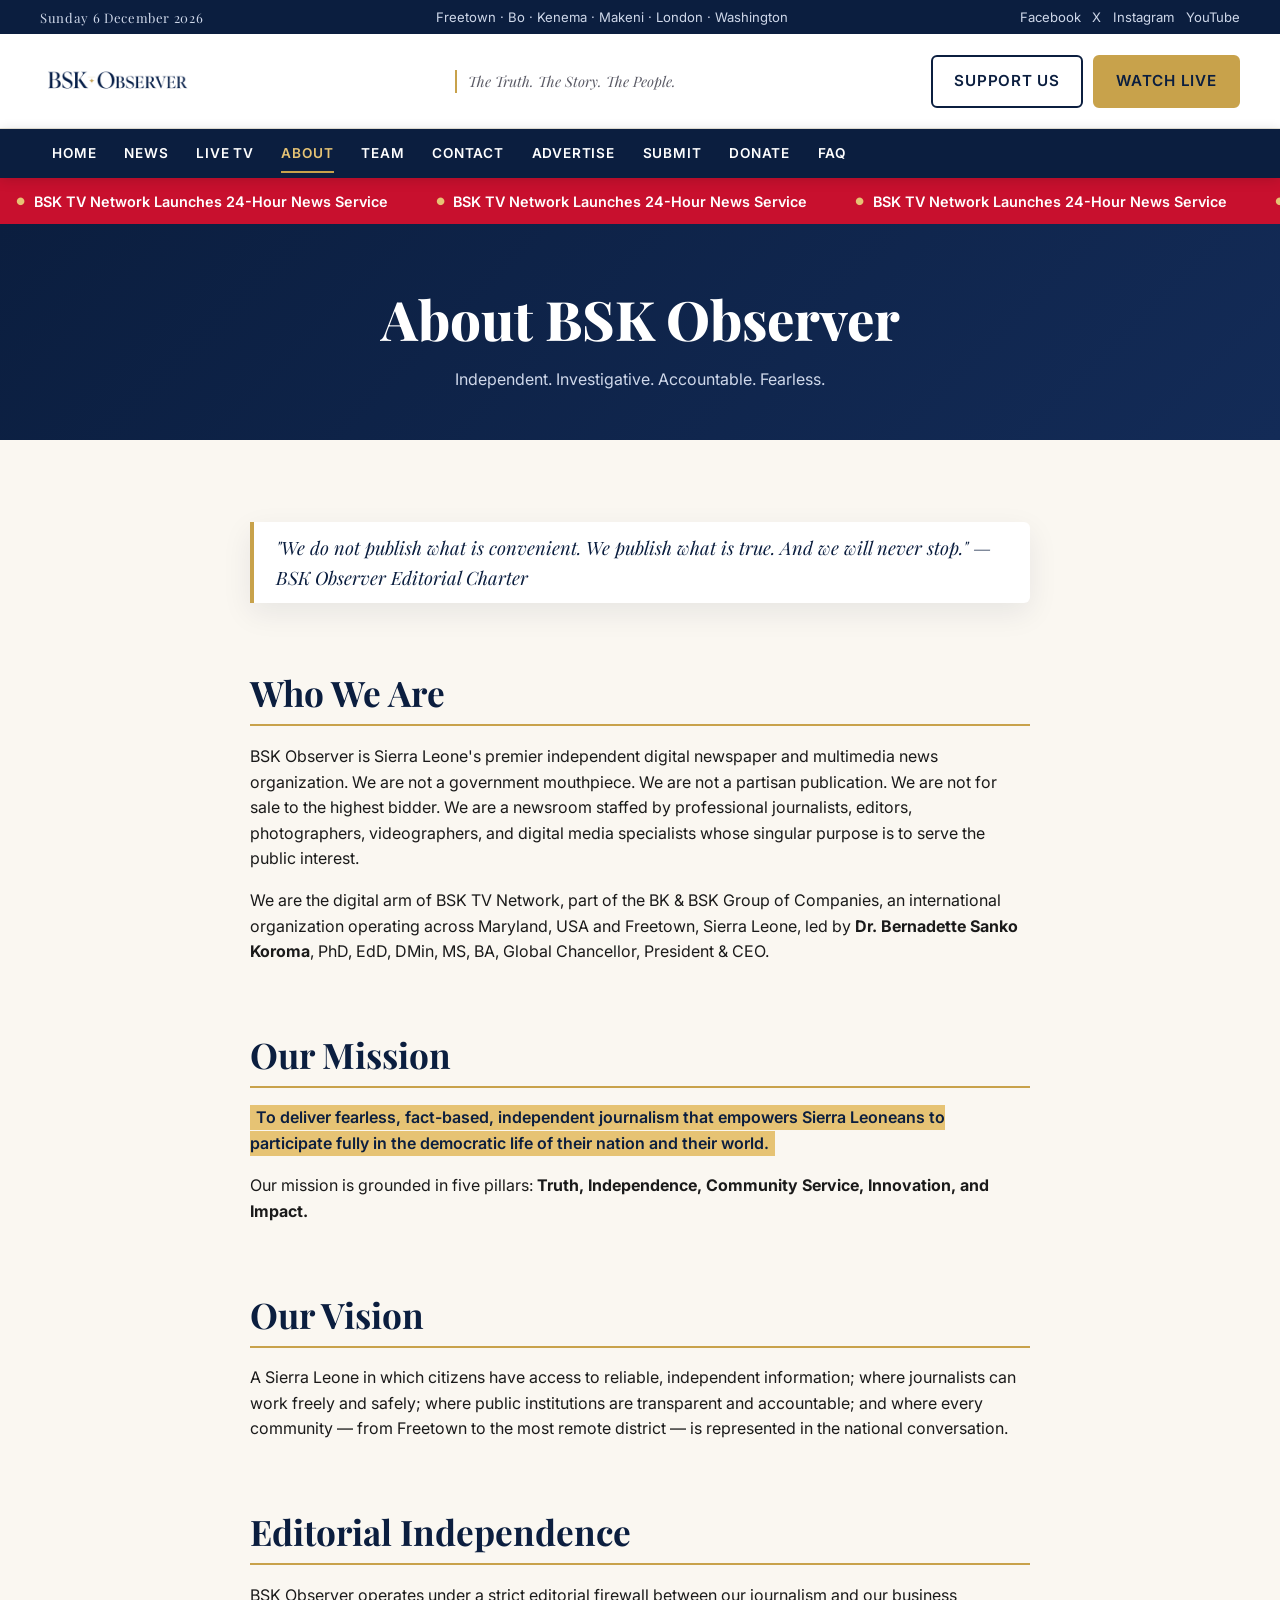
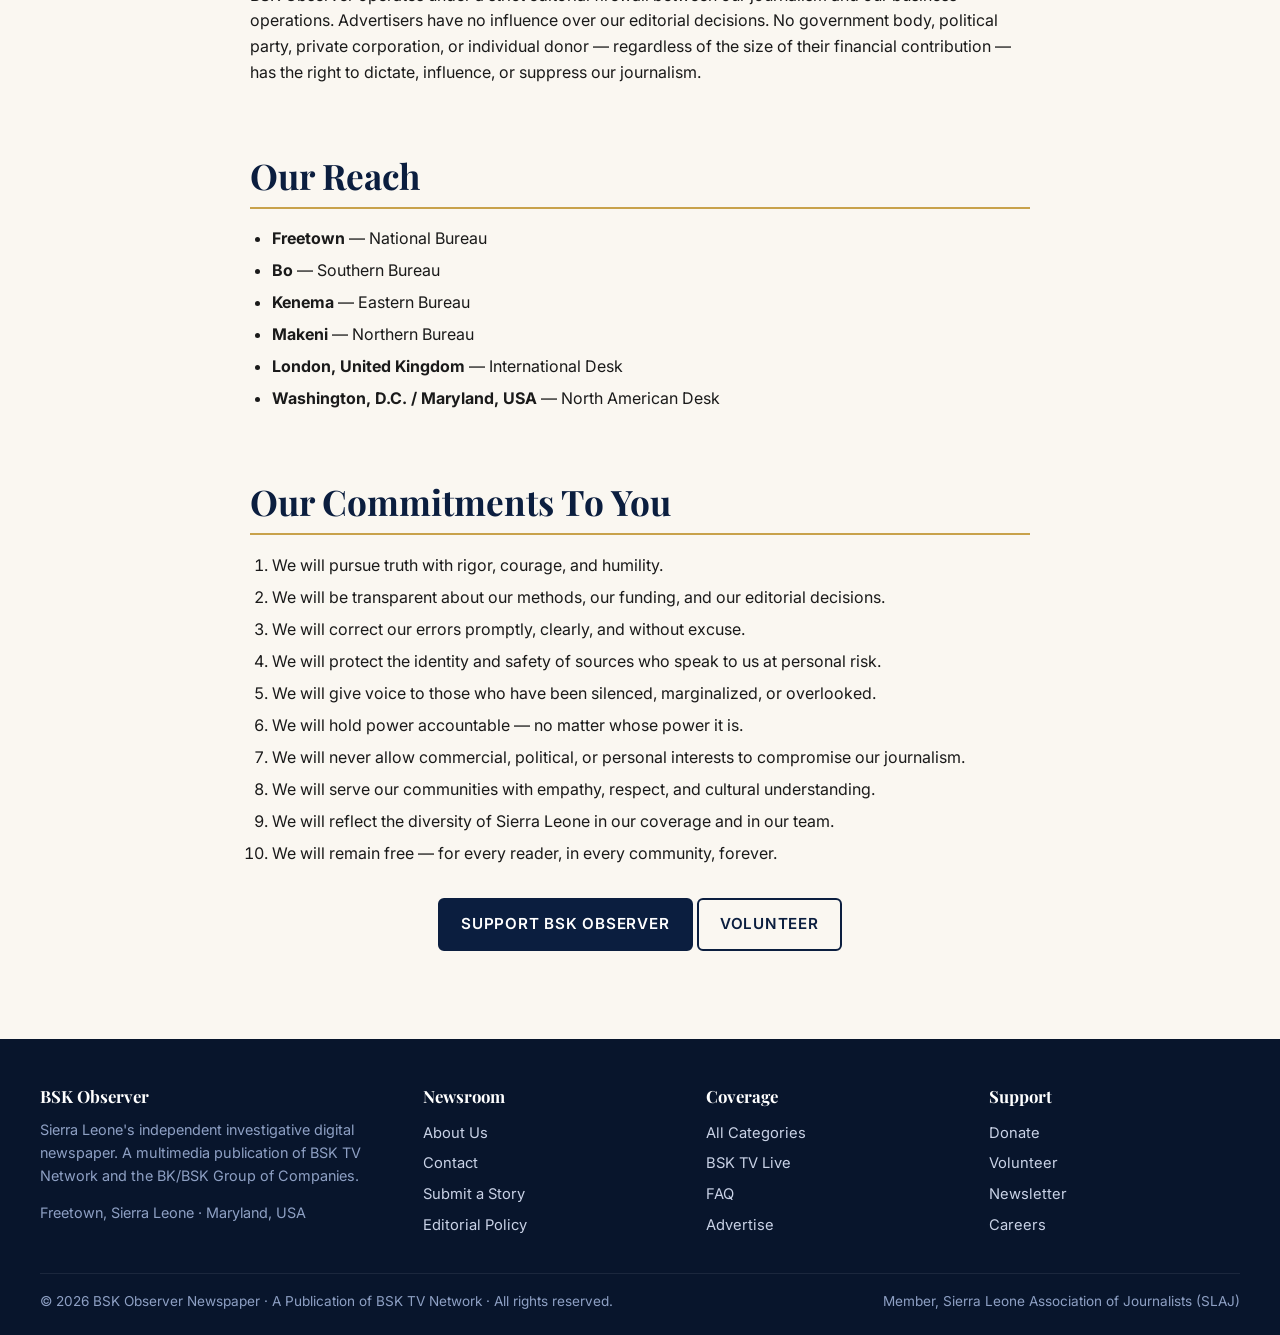
==== about.html @ af0c3fd0 "Add files via upload" ====
<!doctype html>
<html lang="en"><head>
<meta charset="utf-8"><meta name="viewport" content="width=device-width,initial-scale=1">
<title>About BSK Observer | Sierra Leone's Independent Digital Newsroom</title>
<meta name="description" content="Learn who we are, what we stand for, and why BSK Observer is committed to truth, accountability, and public service journalism in Sierra Leone and beyond.">
<link rel="icon" href="assets/logo.png">
<link href="https://fonts.googleapis.com/css2?family=Inter:wght@400;500;600;700&family=Playfair+Display:ital,wght@0,600;0,700;0,800;1,600&display=swap" rel="stylesheet">
<link rel="stylesheet" href="css/styles.css">
</head><body data-page="about.html">
<div id="site-header"></div>
<section class="page-hero"><div class="container"><h1>About BSK Observer</h1><p>Independent. Investigative. Accountable. Fearless.</p></div></section>
<section><div class="container prose">
<blockquote>"We do not publish what is convenient. We publish what is true. And we will never stop." — BSK Observer Editorial Charter</blockquote>
<h2>Who We Are</h2>
<p>BSK Observer is Sierra Leone's premier independent digital newspaper and multimedia news organization. We are not a government mouthpiece. We are not a partisan publication. We are not for sale to the highest bidder. We are a newsroom staffed by professional journalists, editors, photographers, videographers, and digital media specialists whose singular purpose is to serve the public interest.</p>
<p>We are the digital arm of BSK TV Network, part of the BK &amp; BSK Group of Companies, an international organization operating across Maryland, USA and Freetown, Sierra Leone, led by <strong>Dr. Bernadette Sanko Koroma</strong>, PhD, EdD, DMin, MS, BA, Global Chancellor, President &amp; CEO.</p>
<h2>Our Mission</h2>
<p><mark>To deliver fearless, fact-based, independent journalism that empowers Sierra Leoneans to participate fully in the democratic life of their nation and their world.</mark></p>
<p>Our mission is grounded in five pillars: <strong>Truth, Independence, Community Service, Innovation, and Impact.</strong></p>
<h2>Our Vision</h2>
<p>A Sierra Leone in which citizens have access to reliable, independent information; where journalists can work freely and safely; where public institutions are transparent and accountable; and where every community — from Freetown to the most remote district — is represented in the national conversation.</p>
<h2>Editorial Independence</h2>
<p>BSK Observer operates under a strict editorial firewall between our journalism and our business operations. Advertisers have no influence over our editorial decisions. No government body, political party, private corporation, or individual donor — regardless of the size of their financial contribution — has the right to dictate, influence, or suppress our journalism.</p>
<h2>Our Reach</h2>
<ul>
<li><strong>Freetown</strong> — National Bureau</li>
<li><strong>Bo</strong> — Southern Bureau</li>
<li><strong>Kenema</strong> — Eastern Bureau</li>
<li><strong>Makeni</strong> — Northern Bureau</li>
<li><strong>London, United Kingdom</strong> — International Desk</li>
<li><strong>Washington, D.C. / Maryland, USA</strong> — North American Desk</li>
</ul>
<h2>Our Commitments To You</h2>
<ol>
<li>We will pursue truth with rigor, courage, and humility.</li>
<li>We will be transparent about our methods, our funding, and our editorial decisions.</li>
<li>We will correct our errors promptly, clearly, and without excuse.</li>
<li>We will protect the identity and safety of sources who speak to us at personal risk.</li>
<li>We will give voice to those who have been silenced, marginalized, or overlooked.</li>
<li>We will hold power accountable — no matter whose power it is.</li>
<li>We will never allow commercial, political, or personal interests to compromise our journalism.</li>
<li>We will serve our communities with empathy, respect, and cultural understanding.</li>
<li>We will reflect the diversity of Sierra Leone in our coverage and in our team.</li>
<li>We will remain free — for every reader, in every community, forever.</li>
</ol>
<div style="text-align:center;margin-top:2em">
  <a class="btn" href="donate.html">Support BSK Observer</a>
  <a class="btn ghost" href="submit-story.html">Volunteer</a>
</div>
</div></section>
<div id="site-footer"></div>
<script src="js/layout.js"></script><script src="js/main.js"></script>
</body></html>
---- css/styles.css ----
/* BSK Observer — Global Stylesheet */
:root{
  --navy:#0b1e3f;
  --navy-2:#132b57;
  --gold:#c8a24b;
  --gold-2:#e6c374;
  --ink:#1a1a1a;
  --muted:#5b5b66;
  --paper:#faf7f1;
  --line:#e6e2d7;
  --red:#c8102e;
  --white:#ffffff;
  --shadow:0 10px 30px rgba(11,30,63,.08);
  --radius:6px;
  --maxw:1240px;
  --serif:"Playfair Display", "Times New Roman", serif;
  --sans:"Inter","Helvetica Neue",Arial,sans-serif;
}
*{box-sizing:border-box}
html,body{margin:0;padding:0}
body{
  font-family:var(--sans);
  color:var(--ink);
  background:var(--paper);
  line-height:1.6;
  -webkit-font-smoothing:antialiased;
}
img{max-width:100%;display:block}
a{color:var(--navy);text-decoration:none;transition:color .2s}
a:hover{color:var(--gold)}
h1,h2,h3,h4{font-family:var(--serif);color:var(--navy);line-height:1.15;margin:0 0 .5em}
h1{font-size:clamp(2rem,4.5vw,3.4rem);font-weight:800}
h2{font-size:clamp(1.6rem,2.8vw,2.2rem);font-weight:700}
h3{font-size:1.25rem;font-weight:700}
p{margin:0 0 1em}
.container{max-width:var(--maxw);margin:0 auto;padding:0 20px}
.btn{
  display:inline-flex;align-items:center;gap:.5em;
  padding:.8em 1.4em;font-weight:600;font-size:.95rem;
  border-radius:var(--radius);border:2px solid var(--navy);
  background:var(--navy);color:#fff !important;cursor:pointer;
  transition:transform .15s ease, background .2s, color .2s, border-color .2s;
  text-transform:uppercase;letter-spacing:.05em;
}
.btn:hover{background:var(--gold);border-color:var(--gold);color:var(--navy) !important;transform:translateY(-2px)}
.btn.ghost{background:transparent;color:var(--navy) !important}
.btn.ghost:hover{background:var(--navy);color:#fff !important}
.btn.gold{background:var(--gold);border-color:var(--gold);color:var(--navy) !important}
.btn.gold:hover{background:var(--navy);border-color:var(--navy);color:#fff !important}

/* Top utility bar */
.utility{background:var(--navy);color:#cfd8ea;font-size:.82rem}
.utility .container{display:flex;justify-content:space-between;align-items:center;padding:.5em 20px;flex-wrap:wrap;gap:.5em}
.utility a{color:#cfd8ea}
.utility a:hover{color:var(--gold-2)}
.utility .date{font-family:var(--serif);letter-spacing:.05em}
.socials{display:flex;gap:.9em}

/* Masthead */
.masthead{background:#fff;border-bottom:1px solid var(--line);padding:1.2em 0}
.masthead .container{display:flex;align-items:center;justify-content:space-between;gap:1em}
.brand{display:flex;align-items:center;gap:.7em}
.brand img{height:56px;width:auto}
.brand-text{font-family:var(--serif);font-weight:800;font-size:1.9rem;color:var(--navy);letter-spacing:.02em}
.brand-tag{font-family:var(--serif);font-style:italic;color:var(--muted);font-size:.9rem;border-left:2px solid var(--gold);padding-left:.8em;margin-left:.4em}
.masthead-cta{display:flex;gap:.6em}
@media(max-width:768px){.brand img{height:44px}.brand-text{font-size:1.4rem}.brand-tag{display:none}.masthead-cta{display:none}}

/* Nav */
.nav{background:var(--navy);position:sticky;top:0;z-index:50;box-shadow:0 2px 12px rgba(0,0,0,.15)}
.nav .container{display:flex;align-items:center;justify-content:space-between}
.nav-list{list-style:none;display:flex;gap:.2em;margin:0;padding:0;flex-wrap:wrap}
.nav-list a{
  display:block;color:#fff;padding:1em .9em;font-weight:600;font-size:.85rem;
  text-transform:uppercase;letter-spacing:.06em;position:relative;
}
.nav-list a:hover,.nav-list a.active{color:var(--gold-2)}
.nav-list a.active::after{content:"";position:absolute;left:.9em;right:.9em;bottom:.4em;height:2px;background:var(--gold)}
.nav-toggle{display:none;background:none;border:0;color:#fff;font-size:1.4rem;padding:.6em;cursor:pointer}
@media(max-width:900px){
  .nav-toggle{display:block}
  .nav-list{display:none;flex-direction:column;width:100%;padding:.4em 0}
  .nav-list.open{display:flex;animation:fadeDown .25s ease}
  .nav-list a{padding:.9em 20px;border-top:1px solid rgba(255,255,255,.08)}
}
@keyframes fadeDown{from{opacity:0;transform:translateY(-6px)}to{opacity:1;transform:none}}

/* Ticker */
.ticker{background:var(--red);color:#fff;display:flex;align-items:center;overflow:hidden;font-weight:600}
.ticker-label{background:#000;padding:.7em 1em;font-size:.8rem;letter-spacing:.1em;text-transform:uppercase;flex-shrink:0}
.ticker-track{display:flex;gap:3em;padding:.7em 1em;white-space:nowrap;animation:scroll 45s linear infinite}
.ticker-track span{display:inline-flex;align-items:center;gap:.6em;font-size:.9rem}
.ticker-track span::before{content:"●";color:var(--gold-2);font-size:.7em}
.ticker:hover .ticker-track{animation-play-state:paused}
@keyframes scroll{from{transform:translateX(0)}to{transform:translateX(-50%)}}

/* Hero */
.hero{position:relative;min-height:520px;display:flex;align-items:center;color:#fff;overflow:hidden;isolation:isolate}
.hero-bg{position:absolute;inset:0;z-index:-2}
.hero-bg img{width:100%;height:100%;object-fit:cover}
.hero::before{content:"";position:absolute;inset:0;z-index:-1;background:linear-gradient(180deg,rgba(11,30,63,.55),rgba(11,30,63,.85))}
.hero-inner{padding:6em 0}
.eyebrow{display:inline-block;font-size:.8rem;font-weight:700;letter-spacing:.25em;text-transform:uppercase;color:var(--gold-2);border:1px solid var(--gold);padding:.4em 1em;border-radius:99px;margin-bottom:1em}
.hero h1{color:#fff;max-width:900px;animation:rise .8s ease both}
.hero .lede{max-width:720px;font-size:1.1rem;color:#e8ecf5;animation:rise .8s .1s ease both}
.hero-ctas{display:flex;gap:.8em;margin-top:1.4em;flex-wrap:wrap;animation:rise .8s .2s ease both}
.hero-ctas .btn{border-color:#fff;background:#fff;color:var(--navy) !important}
.hero-ctas .btn.ghost{background:transparent;color:#fff !important;border-color:#fff}
.hero-ctas .btn:hover{background:var(--gold);border-color:var(--gold);color:var(--navy) !important}
@keyframes rise{from{opacity:0;transform:translateY(22px)}to{opacity:1;transform:none}}

/* Sections */
section{padding:3.5em 0}
.section-head{display:flex;align-items:baseline;justify-content:space-between;border-bottom:3px double var(--navy);padding-bottom:.5em;margin-bottom:1.6em;gap:1em;flex-wrap:wrap}
.section-head h2{margin:0}
.section-head .more{font-weight:600;font-size:.85rem;text-transform:uppercase;letter-spacing:.08em}

/* Featured grid */
.featured{display:grid;grid-template-columns:1.6fr 1fr;gap:2em}
.card{background:#fff;border:1px solid var(--line);border-radius:var(--radius);overflow:hidden;display:flex;flex-direction:column;transition:transform .3s ease, box-shadow .3s ease}
.card:hover{transform:translateY(-4px);box-shadow:var(--shadow)}
.card .thumb{aspect-ratio:16/10;overflow:hidden;background:#eee}
.card .thumb img{width:100%;height:100%;object-fit:cover;transition:transform .6s ease}
.card:hover .thumb img{transform:scale(1.06)}
.card .body{padding:1.2em 1.3em 1.4em;flex:1;display:flex;flex-direction:column}
.tag{display:inline-block;background:var(--red);color:#fff;padding:.25em .7em;font-size:.7rem;font-weight:700;letter-spacing:.15em;text-transform:uppercase;border-radius:3px;margin-bottom:.7em;align-self:flex-start}
.tag.red{background:var(--red);color:#fff}
.tag.gold{background:var(--red);color:#fff}
.card h3{font-size:1.15rem;margin:0 0 .5em}
.card .meta{margin-top:auto;padding-top:.8em;color:var(--muted);font-size:.8rem;display:flex;gap:.6em;flex-wrap:wrap}
.featured .lead h3{font-size:1.9rem;line-height:1.2}
.featured .side{display:flex;flex-direction:column;gap:1.2em}
.featured .side .card{flex-direction:row}
.featured .side .thumb{width:130px;flex-shrink:0;aspect-ratio:1}
.featured .side .body{padding:.9em 1em}
.featured .side h3{font-size:1rem}
@media(max-width:840px){.featured{grid-template-columns:1fr}.featured .side .card{flex-direction:column}.featured .side .thumb{width:100%;aspect-ratio:16/10}}

/* Category grid */
.cat-grid{display:grid;grid-template-columns:repeat(4,1fr);gap:1em}
@media(max-width:900px){.cat-grid{grid-template-columns:repeat(2,1fr)}}
.cat-tile{position:relative;aspect-ratio:4/3;overflow:hidden;border-radius:var(--radius);background:var(--navy);color:#fff;display:flex;align-items:flex-end;padding:1.2em;isolation:isolate;transition:transform .3s ease}
.cat-tile img{position:absolute;inset:0;width:100%;height:100%;object-fit:cover;z-index:-2;opacity:.5;transition:opacity .3s, transform .5s ease}
.cat-tile::before{content:"";position:absolute;inset:0;z-index:-1;background:linear-gradient(180deg,rgba(11,30,63,.35),rgba(11,30,63,.9))}
.cat-tile:hover{transform:translateY(-4px)}
.cat-tile:hover img{opacity:.75;transform:scale(1.08)}
.cat-tile h3{color:#fff;font-size:1.1rem;margin:0}
.cat-tile small{color:var(--gold-2);text-transform:uppercase;letter-spacing:.15em;font-size:.7rem;font-weight:700}

/* Grid of latest */
.grid-3{display:grid;grid-template-columns:repeat(3,1fr);gap:1.4em}
@media(max-width:900px){.grid-3{grid-template-columns:repeat(2,1fr)}}
@media(max-width:600px){.grid-3{grid-template-columns:1fr}}

/* Newsletter */
.newsletter{background:var(--navy);color:#fff;text-align:center}
.newsletter h2{color:#fff}
.newsletter .lede{max-width:640px;margin:0 auto 1.5em;color:#cfd8ea}
.subscribe{display:flex;max-width:520px;margin:0 auto;gap:.5em;flex-wrap:wrap;justify-content:center}
.subscribe input{flex:1;min-width:220px;padding:.9em 1em;border:0;border-radius:var(--radius);font-size:1rem}
.subscribe .msg{width:100%;margin-top:.7em;color:var(--gold-2);font-weight:600;min-height:1.2em}

/* Trust band */
.trust{background:#fff;border-top:1px solid var(--line);border-bottom:1px solid var(--line)}
.trust-grid{display:grid;grid-template-columns:repeat(4,1fr);gap:1.5em;text-align:center}
.trust-grid .item{padding:1em}
.trust-grid .icon{font-size:1.6rem;color:var(--gold);margin-bottom:.4em}
.trust-grid h4{margin:0 0 .3em;font-family:var(--serif);color:var(--navy);font-size:1.05rem}
.trust-grid p{margin:0;color:var(--muted);font-size:.9rem}
@media(max-width:800px){.trust-grid{grid-template-columns:repeat(2,1fr)}}

/* Footer */
footer{background:#08152c;color:#c9d2e6;padding:3em 0 1.4em;margin-top:2em}
footer h4{color:#fff;font-family:var(--serif);margin-bottom:.7em;font-size:1.05rem}
.foot-grid{display:grid;grid-template-columns:1.4fr 1fr 1fr 1fr;gap:2em;margin-bottom:2em}
.foot-grid a{color:#c9d2e6;display:block;padding:.25em 0;font-size:.92rem}
.foot-grid a:hover{color:var(--gold-2)}
.foot-brand p{color:#8ea0c4;font-size:.9rem}
.foot-bottom{border-top:1px solid rgba(255,255,255,.08);padding-top:1.2em;display:flex;justify-content:space-between;flex-wrap:wrap;gap:.6em;font-size:.85rem;color:#8ea0c4}
@media(max-width:800px){.foot-grid{grid-template-columns:1fr 1fr}}

/* Sub-pages */
.page-hero{background:linear-gradient(135deg,var(--navy),var(--navy-2));color:#fff;padding:4em 0 3em;text-align:center}
.page-hero h1{color:#fff;margin-bottom:.3em}
.page-hero p{max-width:720px;margin:0 auto;color:#cfd8ea}
.prose{max-width:820px;margin:0 auto}
.prose h2{margin-top:2em;padding-bottom:.3em;border-bottom:2px solid var(--gold)}
.prose h3{margin-top:1.6em;color:var(--navy)}
.prose blockquote{border-left:4px solid var(--gold);padding:.6em 1.2em;background:#fff;color:var(--navy);font-family:var(--serif);font-style:italic;font-size:1.15rem;margin:1.4em 0;border-radius:0 var(--radius) var(--radius) 0;box-shadow:var(--shadow)}
.prose ul,.prose ol{padding-left:1.4em}
.prose li{margin-bottom:.4em}
.prose mark{background:var(--gold-2);padding:.15em .4em;color:var(--navy);font-weight:600}

/* Two-col info */
.info-grid{display:grid;grid-template-columns:repeat(2,1fr);gap:1.5em}
@media(max-width:800px){.info-grid{grid-template-columns:1fr}}
.info{background:#fff;border:1px solid var(--line);border-radius:var(--radius);padding:1.4em 1.6em;border-left:4px solid var(--gold)}
.info h3{margin-top:0}
.info a{font-weight:600}

/* Story detail page */
.story-shell{background:#fff;border:1px solid var(--line);border-radius:var(--radius);box-shadow:var(--shadow);overflow:hidden}
.story-hero{padding:2.2em 2.2em 1.2em}
.story-hero .tag{margin-bottom:1em}
.story-hero h1{font-size:clamp(1.8rem,3vw,2.7rem);margin-bottom:.6em}
.story-meta{display:flex;flex-wrap:wrap;gap:.7em;color:var(--muted);font-size:.95rem;margin-bottom:1.2em}
.story-image{width:100%;max-height:480px;object-fit:cover}
.story-body{padding:2.2em 2.2em 2.6em}
.story-body p{font-size:1.05rem;color:#2c2c2c}
.story-body .dropcap:first-letter{float:left;font-family:var(--serif);font-size:3.6rem;line-height:.9;padding-right:.25em;padding-top:.08em;color:var(--navy)}
.story-quote{margin:1.4em 0;padding:1.2em 1.4em;border-left:4px solid var(--gold);background:var(--paper);font-family:var(--serif);font-size:1.15rem;font-style:italic;border-radius:0 var(--radius) var(--radius) 0}
.story-related{margin-top:2em;display:grid;grid-template-columns:repeat(3,1fr);gap:1.2em}
.story-related .card{height:100%}
@media(max-width:900px){.story-related{grid-template-columns:1fr 1fr}}
@media(max-width:640px){.story-related{grid-template-columns:1fr}.story-hero,.story-body{padding:1.2em}}

/* Forms */
form.form{background:#fff;border:1px solid var(--line);border-radius:var(--radius);padding:1.8em;box-shadow:var(--shadow)}
.form label{display:block;font-weight:600;margin:.9em 0 .3em;color:var(--navy);font-size:.9rem}
.form input,.form textarea,.form select{
  width:100%;padding:.75em .9em;border:1px solid #d5cfbf;border-radius:var(--radius);font:inherit;background:#fff;
  transition:border-color .2s,box-shadow .2s;
}
.form input:focus,.form textarea:focus,.form select:focus{outline:0;border-color:var(--navy);box-shadow:0 0 0 3px rgba(11,30,63,.12)}
.form textarea{min-height:130px;resize:vertical}
.form .row{display:grid;grid-template-columns:1fr 1fr;gap:1em}
@media(max-width:600px){.form .row{grid-template-columns:1fr}}
.form-status{margin-top:1em;font-weight:600;color:var(--navy)}
.form-status.ok{color:#0a7a3b}

/* Cards for team */
.team-grid{display:grid;grid-template-columns:repeat(3,1fr);gap:1.4em;justify-items:center;align-items:start;max-width:1100px;margin:0 auto}
@media(max-width:800px){.team-grid{grid-template-columns:repeat(2,1fr)}}
@media(max-width:600px){.team-grid{grid-template-columns:1fr}}
.person{background:#fff;border:1px solid var(--line);border-radius:var(--radius);padding:1.4em;text-align:center;transition:transform .25s,box-shadow .25s;max-width:320px;width:100%}
.person:hover{transform:translateY(-4px);box-shadow:var(--shadow)}
.avatar{width:96px;height:96px;border-radius:50%;background:linear-gradient(135deg,var(--navy),var(--gold));margin:0 auto 1em;display:flex;align-items:center;justify-content:center;color:#fff;font-family:var(--serif);font-size:2rem;font-weight:800}
.person-photo{width:100%;max-width:220px;height:240px;object-fit:cover;border-radius:12px;margin:0 auto 1em;display:block;box-shadow:var(--shadow)}
.person h3{margin:.2em 0 .2em}
.person .role{color:var(--gold);font-weight:600;font-size:.85rem;text-transform:uppercase;letter-spacing:.1em;margin-bottom:.6em}
.person p{color:var(--muted);font-size:.9rem;margin:.6em 0 0;line-height:1.6}

/* FAQ */
.faq details{background:#fff;border:1px solid var(--line);border-radius:var(--radius);padding:1em 1.2em;margin-bottom:.7em;transition:box-shadow .2s}
.faq details[open]{box-shadow:var(--shadow)}
.faq summary{cursor:pointer;font-family:var(--serif);font-weight:700;color:var(--navy);font-size:1.05rem;list-style:none;display:flex;justify-content:space-between;align-items:center;gap:1em}
.faq summary::-webkit-details-marker{display:none}
.faq summary::after{content:"+";font-size:1.5rem;color:var(--gold);transition:transform .2s}
.faq details[open] summary::after{content:"−"}
.faq p{margin:.8em 0 0;color:var(--muted)}

/* Video / live */
.live-embed{position:relative;aspect-ratio:16/9;background:#000;border-radius:var(--radius);overflow:hidden;box-shadow:var(--shadow);display:flex;align-items:center;justify-content:center;color:#fff}
.live-embed::before{content:"";position:absolute;inset:0;background:radial-gradient(circle at 30% 30%,rgba(200,16,46,.35),transparent 60%),linear-gradient(135deg,#0b1e3f,#000)}
.live-embed .live-info{position:relative;text-align:center;padding:1em}
.live-embed .badge{display:inline-flex;align-items:center;gap:.5em;background:var(--red);color:#fff;padding:.35em .9em;border-radius:99px;font-weight:700;font-size:.85rem;text-transform:uppercase;letter-spacing:.1em;margin-bottom:.8em}
.live-embed .badge::before{content:"";width:8px;height:8px;background:#fff;border-radius:50%;animation:pulse 1.4s infinite}
@keyframes pulse{0%,100%{opacity:1}50%{opacity:.3}}
.live-embed h3{color:#fff;font-size:1.6rem;margin:0}
.live-embed p{color:#cfd8ea;margin:.5em 0 0}

/* Reveal on scroll */
.reveal{opacity:0;transform:translateY(24px);transition:opacity .7s ease, transform .7s ease}
.reveal.in{opacity:1;transform:none}

/* Back to top */
.to-top{position:fixed;right:20px;bottom:20px;width:44px;height:44px;border-radius:50%;background:var(--navy);color:#fff;border:0;display:flex;align-items:center;justify-content:center;font-size:1.3rem;cursor:pointer;opacity:0;pointer-events:none;transition:opacity .25s, transform .25s;z-index:60;box-shadow:var(--shadow)}
.to-top.show{opacity:1;pointer-events:auto}
.to-top:hover{background:var(--gold);color:var(--navy);transform:translateY(-3px)}
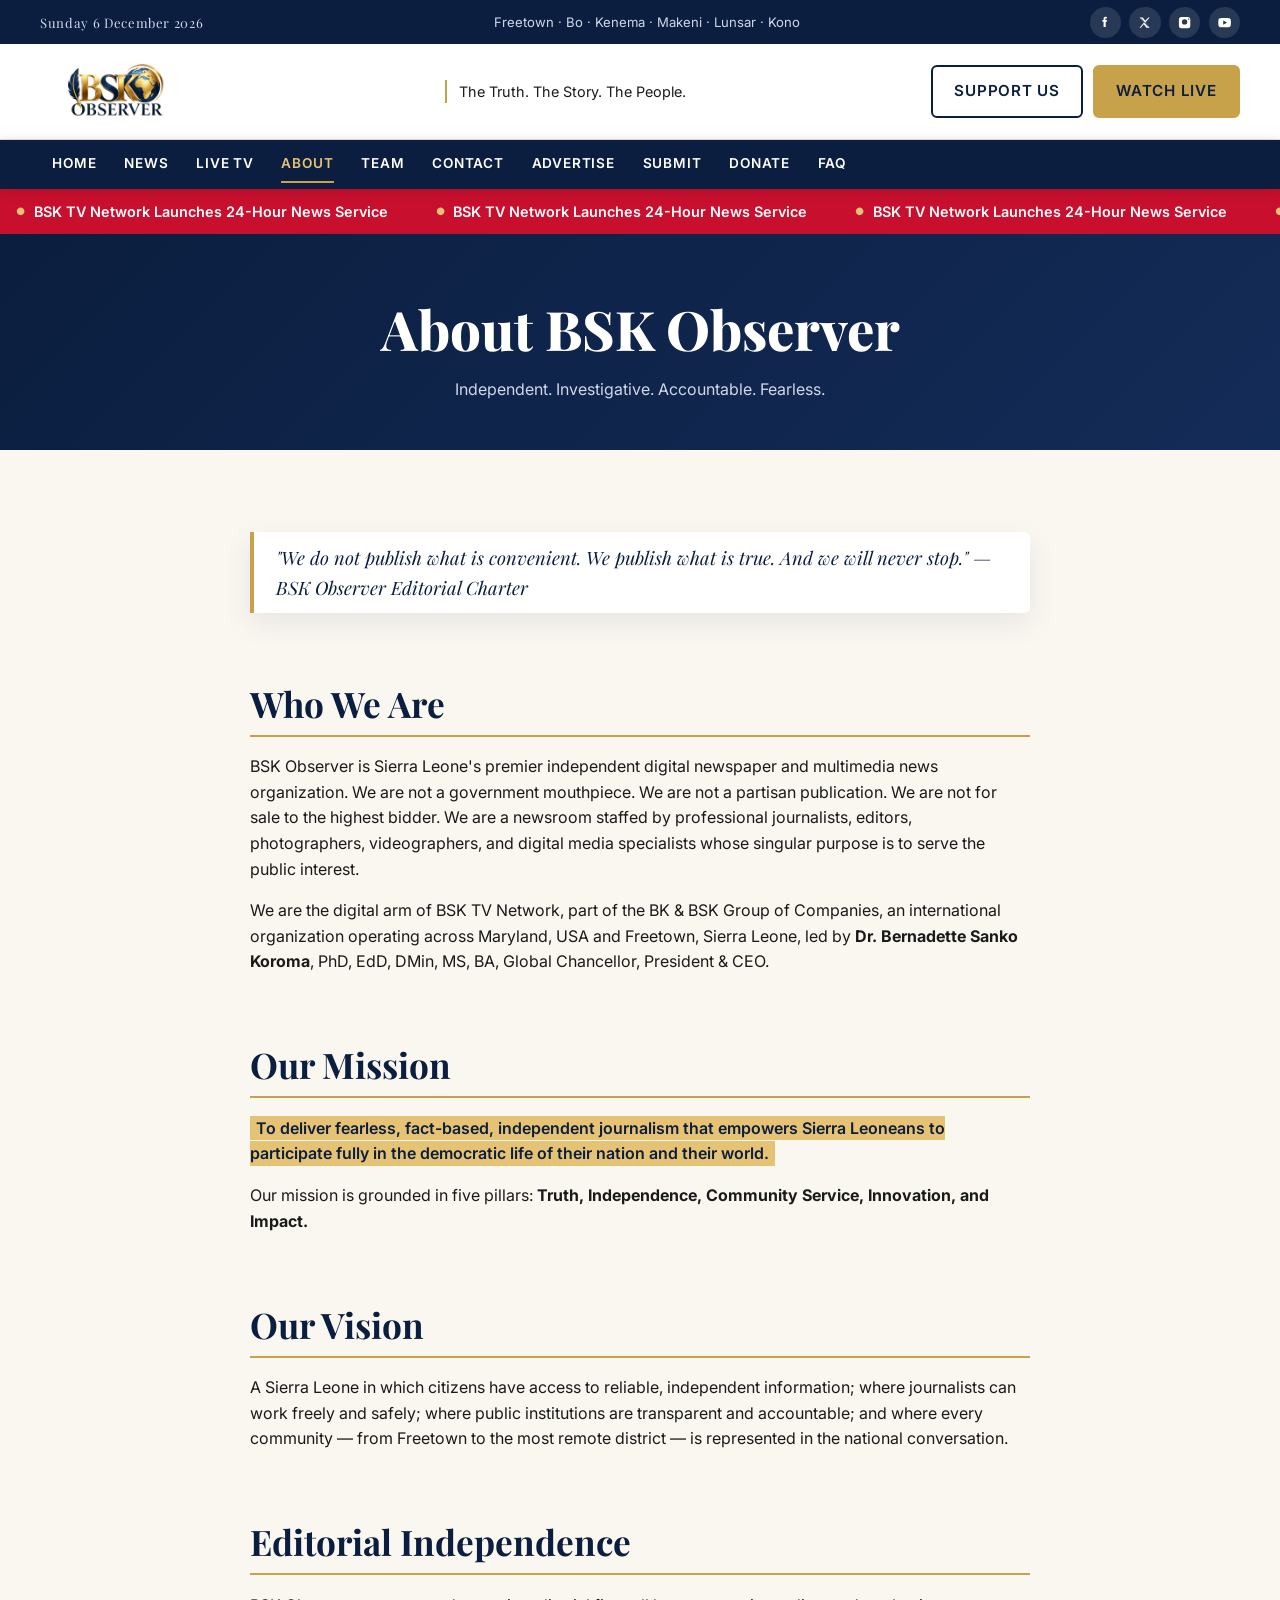
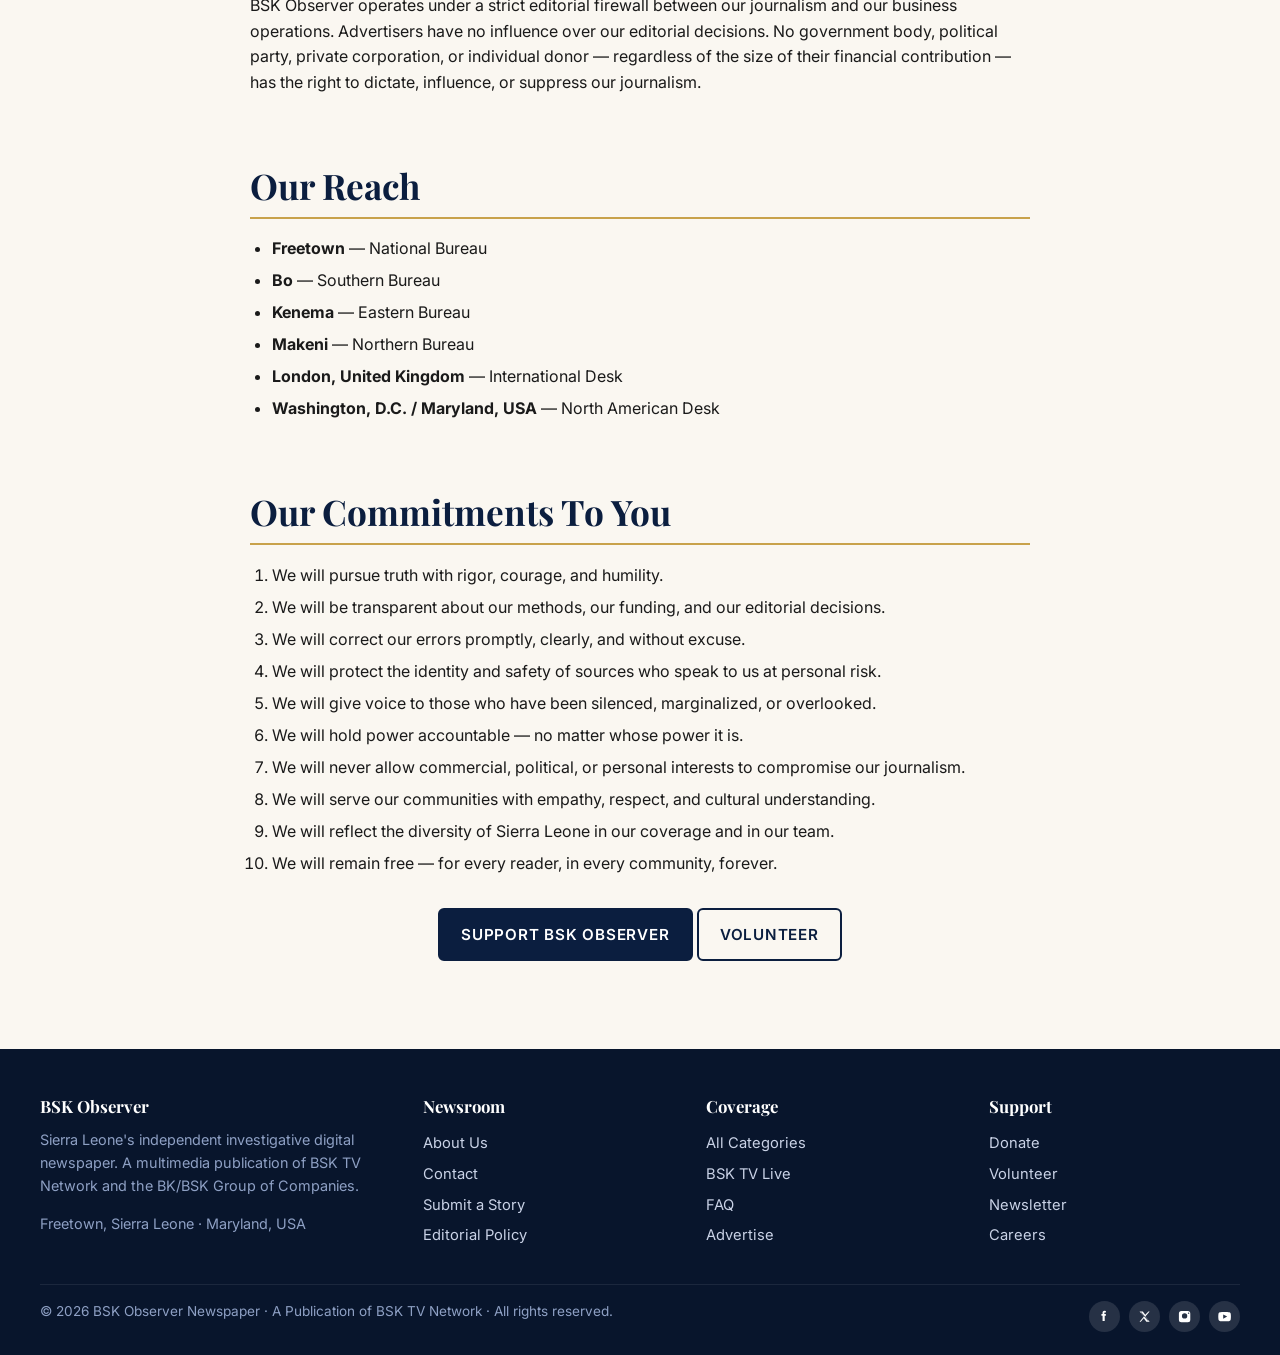
==== commit 3bfaf9c5: "Add files via upload" ====
--- a/about.html
+++ b/about.html
@@ -45,7 +45,7 @@
 </ol>
 <div style="text-align:center;margin-top:2em">
   <a class="btn" href="donate.html">Support BSK Observer</a>
-  <a class="btn ghost" href="submit-story.html">Volunteer</a>
+  <a class="btn ghost" href="volunteer.html">Volunteer</a>
 </div>
 </div></section>
 <div id="site-footer"></div>
--- a/css/styles.css
+++ b/css/styles.css
@@ -54,7 +54,12 @@
 .utility a{color:#cfd8ea}
 .utility a:hover{color:var(--gold-2)}
 .utility .date{font-family:var(--serif);letter-spacing:.05em}
-.socials{display:flex;gap:.9em}
+.socials{display:flex;gap:.65em;align-items:center}
+.socials a{display:inline-flex;align-items:center;justify-content:center;width:1.95rem;height:1.95rem;border-radius:50%;background:rgba(255,255,255,.12);color:#fff}
+.socials a:hover{background:rgba(232,195,116,.2);color:var(--gold-2)}
+.socials svg{width:.95rem;height:.95rem;fill:currentColor;display:block}
+.visually-hidden{position:absolute!important;width:1px;height:1px;padding:0;margin:-1px;overflow:hidden;clip:rect(0,0,0,0);white-space:nowrap;border:0}
+.icon-btn{padding:.75em .9em}
 
 /* Masthead */
 .masthead{background:#fff;border-bottom:1px solid var(--line);padding:1.2em 0}
@@ -62,7 +67,7 @@
 .brand{display:flex;align-items:center;gap:.7em}
 .brand img{height:56px;width:auto}
 .brand-text{font-family:var(--serif);font-weight:800;font-size:1.9rem;color:var(--navy);letter-spacing:.02em}
-.brand-tag{font-family:var(--serif);font-style:italic;color:var(--muted);font-size:.9rem;border-left:2px solid var(--gold);padding-left:.8em;margin-left:.4em}
+.brand-tag{font-family:var(--arial);font-style:bold;color:var(--);font-size:.9rem;border-left:2px solid var(--gold);padding-left:.8em;margin-left:.4em}
 .masthead-cta{display:flex;gap:.6em}
 @media(max-width:768px){.brand img{height:44px}.brand-text{font-size:1.4rem}.brand-tag{display:none}.masthead-cta{display:none}}
 
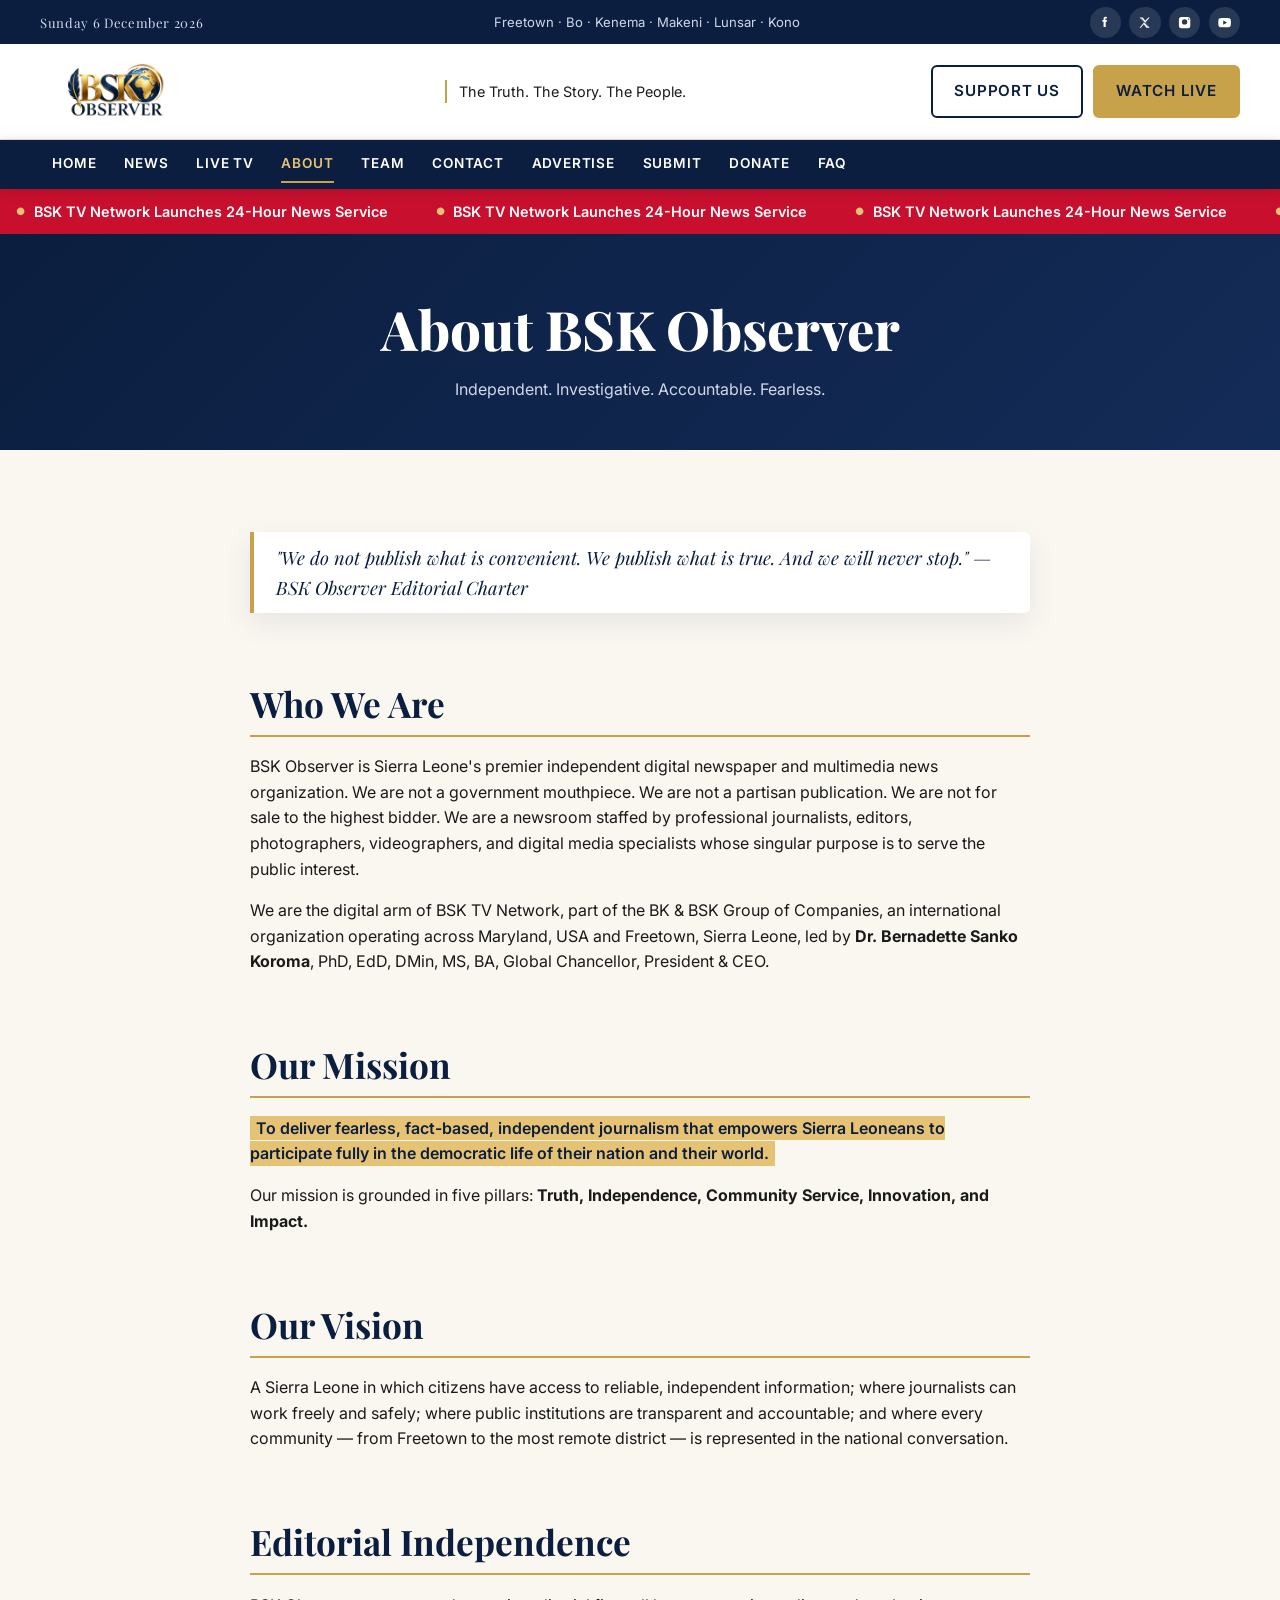
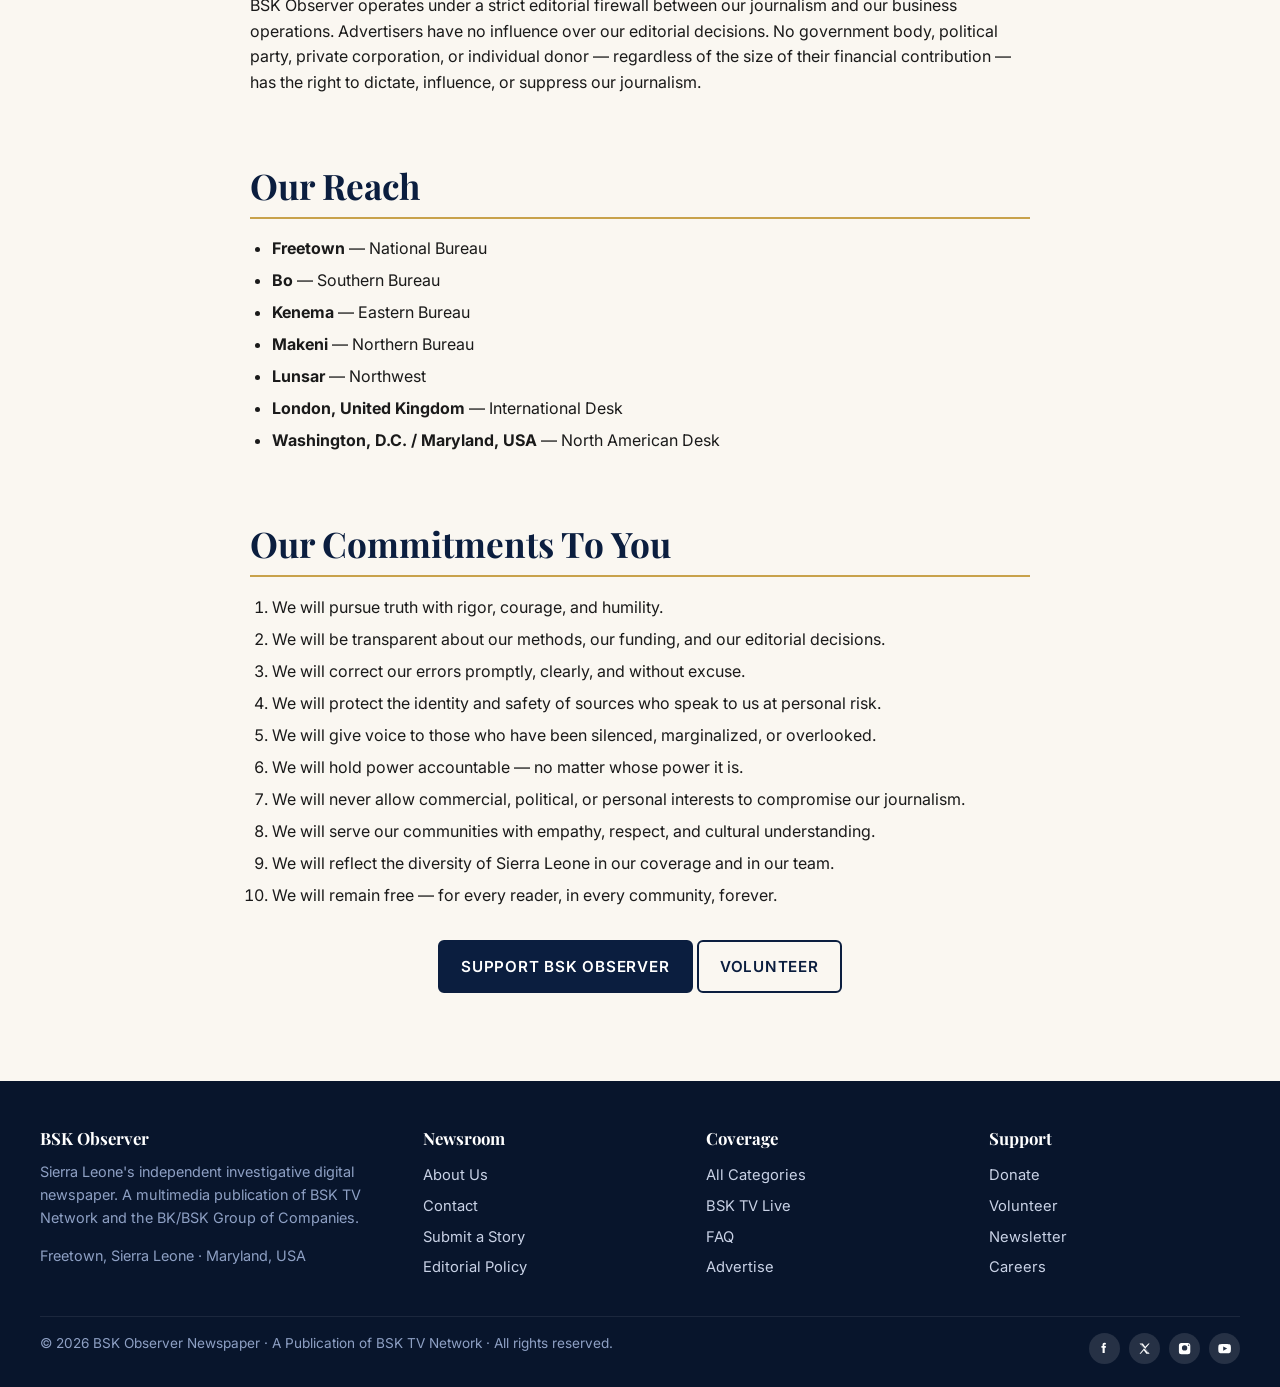
==== commit 93dcfc5e: "Add Lunsar to the list of bureaus" ====
--- a/about.html
+++ b/about.html
@@ -27,6 +27,7 @@
 <li><strong>Bo</strong> — Southern Bureau</li>
 <li><strong>Kenema</strong> — Eastern Bureau</li>
 <li><strong>Makeni</strong> — Northern Bureau</li>
+<li><strong>Lunsar</strong> — Northwest</li>
 <li><strong>London, United Kingdom</strong> — International Desk</li>
 <li><strong>Washington, D.C. / Maryland, USA</strong> — North American Desk</li>
 </ul>
